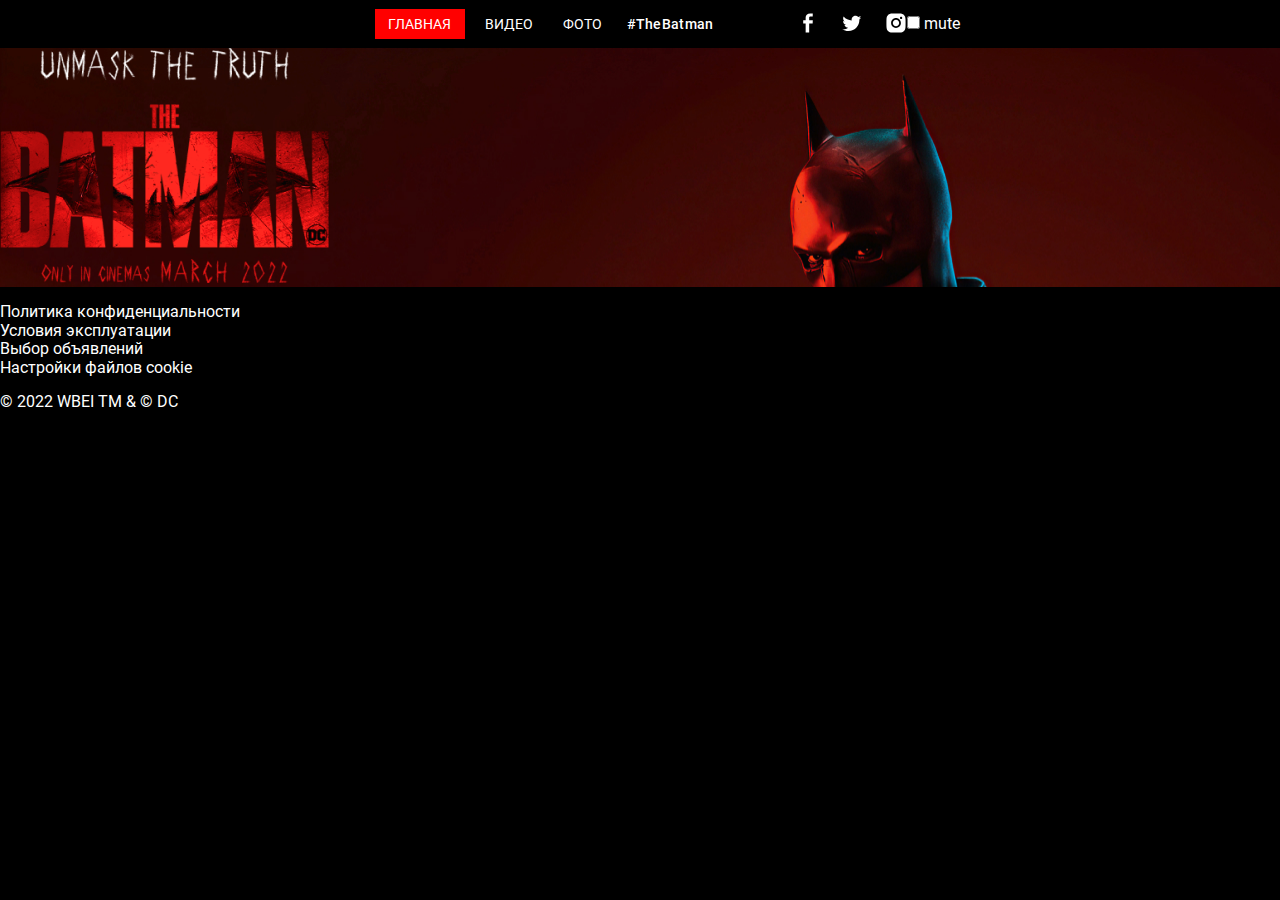
==== index.html @ 7d552bd6 "feat: add header start work" ====
<!DOCTYPE html>
<html lang="en">
  <head>
    <meta charset="UTF-8" />
    <meta http-equiv="X-UA-Compatible" content="IE=edge" />
    <meta name="viewport" content="width=device-width, initial-scale=1.0" />
    <title>Batman 2022</title>
    <link rel="stylesheet" href="./assets/styles/normalize.css" />
    <link rel="stylesheet" href="./style.css" />
  </head>
  <body>
    <header class="header">
      <div class="header__left-side">
        <nav class="header__nav">
          <ul class="nav">
            <li class="header__nav-item">
              <!-- <a href="#" class="nav-link">Главная</a> -->
              <button class="nav-btn active-btn">Главная</button>
            </li>
            <li class="header__nav-item">
              <!-- <a href="#" class="nav-link">Видео</a> -->
              <button class="nav-btn">Видео</button>
            </li>
            <li class="header__nav-item">
              <!-- <a href="#" class="nav-link">Фото</a> -->
              <button class="nav-btn">Фото</button>
            </li>
            <li class="header__nav-item">
              <span class="not-uppercase">#TheBatman</span>
            </li>
          </ul>
  
          <ul class="nav__soc-links">
            <li class="soc-item">
              <a href="#" class="soc-link"
                ><svg class="soc-svg">
                  <use xlink:href="./assets/svg/sprite.svg#Group 1"></use>
                </svg>
              </a>
            </li>
            <li class="soc-item">
              <a href="#" class="soc-link"
                ><svg class="soc-svg">
                  <use xlink:href="./assets/svg/sprite.svg#Group 2"></use>
                </svg>
              </a>
            </li>
            <li class="soc-item">
              <a href="#" class="soc-link"
                ><svg class="soc-svg">
                  <use xlink:href="./assets/svg/sprite.svg#Group 3"></use></svg>
                </a>
            </li>
          </ul>
        </nav>
      </div>

      <div class="header__mute-box">
        <input type="checkbox" class="mute-box__checkbox" />
        <label class="mute">mute</label>
      </div>
    </header>
    <main class="main">
      <div class="logo-wrapper">
        <img
          class="logo-main"
          src="./assets/img/Logo Batman.png"
          alt="batman-logo"
        />
      </div>
    </main>
    <footer class="footer">
      <ul class="footer-links">
        <li><a href="#" class="footer-link">Политика конфиденциальности</a></li>
        <li><a href="#" class="footer-link">Условия эксплуатации</a></li>
        <li><a href="#" class="footer-link">Выбор объявлений</a></li>
        <li><a href="#" class="footer-link">Настройки файлов cookie</a></li>
      </ul>
      <span>© 2022 WBEI TM & © DC</span>
    </footer>

    <script src="./main.js"></script>
  </body>
</html>
---- style.css ----
@font-face {
  font-family: Roboto;
  font-weight: 400;
  font-display: swap;
  src: local("Roboto"),
    url(./assets/fonts/roboto-v29-latin_cyrillic-regular.woff2) format("woff2"),
    url(./assets/fonts/roboto-v29-latin_cyrillic-regular.woff1) format("woff");
}
@font-face {
  font-family: Roboto;
  font-weight: 500;
  font-display: swap;
  src: local("Roboto"),
    url(./assets/fonts/roboto-v29-latin_cyrillic-500.woff2) format("woff2"),
    url(./assets/fonts/roboto-v29-latin_cyrillic-500.woff) format("woff");
}

:root {
  --color-black1: #181818;
  --color-black2: #000;
  --color-white1: #fff;
  --color-red1:#FF0000;
}

*,
*::before,
*::after {
  box-sizing: border-box;
  text-decoration: none;
  list-style: none;
  padding: 0;
}

html {
  scroll-behavior: smooth;
}

body {
  height: calc(100vh-60px);
  min-width: 320px;
  font-family: Roboto, sans-serif;
  background-color: var(--color-black2);
  color: var(--color-white1);
  margin: 0 auto;
}

img {
  max-width: 100%;
  height: auto;
}

a {
  color: inherit;
}

/* _____HEADER_____ */

.header {
  background: var(--color-black2);
  display: flex;
  justify-content: center;
  align-items: center;
  height: 48px;
}

.header__nav {
  display: flex;
  justify-content: space-around;
  /* width: 532px; */
  gap: 0px;
  font-weight: 500;
  font-size: 14px;
  line-height: 16px;
  letter-spacing: 0.02em;
  text-transform: uppercase;
}

.nav {
  display: flex;
  gap: 14px;
  align-items: center;
  padding-right: 5rem;
}

.not-uppercase {
  text-transform: none;
}

.nav-btn {
  cursor: pointer;
  color: var(--color-white1);
  border: none;
  height: 30px;
  width: 60px;
  font-family: "Roboto";
  text-align: center;
  background-color: var(--color-black2);
  text-transform: uppercase;
}
.active-btn {
  background-color: var(--color-red1);
  width: 90px;
}

.nav__soc-links {
  display: flex;
  justify-content: space-between;
  width: 112px;
  padding: 2px 0 0 3px;
  gap: 20px;
}

.soc-svg {
  width: 24px;
  height: 24px;
}

.header__mute-box {
position: absolute;
right: 20rem;
top: 10;
}


/* ________MAIN_________ */
.main {
  background: url(./assets/img/photo\ bg.jpg) no-repeat;
}
/* __ */
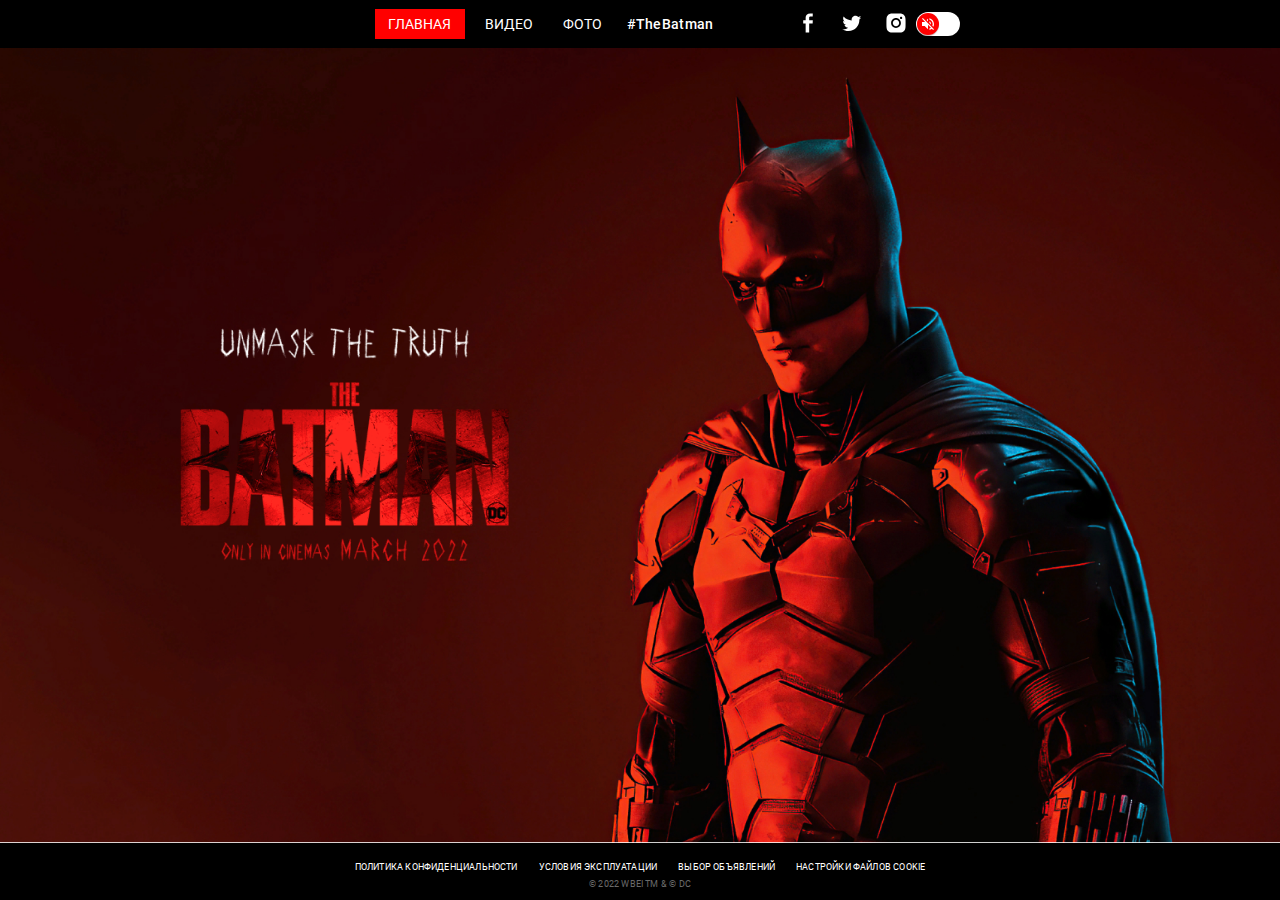
==== commit dbe98102: "feat: add main, footer" ====
--- a/index.html
+++ b/index.html
@@ -10,8 +10,10 @@
   </head>
   <body>
     <header class="header">
+      <button class="btn-menu"></button>
       <div class="header__left-side">
         <nav class="header__nav">
+          <div class="btn-menu__close"></div>
           <ul class="nav">
             <li class="header__nav-item">
               <!-- <a href="#" class="nav-link">Главная</a> -->
@@ -57,10 +59,11 @@
 
       <div class="header__mute-box">
         <input type="checkbox" class="mute-box__checkbox" />
-        <label class="mute">mute</label>
+        <label class="mute"></label>
       </div>
     </header>
-    <main class="main">
+    <!-- _________MAIN_________ -->
+    <main class="main main-first">
       <div class="logo-wrapper">
         <img
           class="logo-main"
--- a/style.css
+++ b/style.css
@@ -36,12 +36,15 @@
 }
 
 body {
-  height: calc(100vh-60px);
+  height: 100vh;
   min-width: 320px;
   font-family: Roboto, sans-serif;
   background-color: var(--color-black2);
   color: var(--color-white1);
   margin: 0 auto;
+  display: flex;
+  flex-direction: column;
+  justify-content:space-between;
 }
 
 img {
@@ -56,6 +59,7 @@
 /* _____HEADER_____ */
 
 .header {
+  position: relative;
   background: var(--color-black2);
   display: flex;
   justify-content: center;
@@ -66,7 +70,6 @@
 .header__nav {
   display: flex;
   justify-content: space-around;
-  /* width: 532px; */
   gap: 0px;
   font-weight: 500;
   font-size: 14px;
@@ -119,11 +122,100 @@
 position: absolute;
 right: 20rem;
 top: 10;
-}
-
+width: 44px;
+height: 24px;
+overflow: hidden;
+background-color: var(--color-white1);
+border-radius: 30px;
+
+}
+.mute-box__checkbox {
+  position: absolute; 
+  width: 100%;
+  height: 100%;
+  padding: 0;
+  margin: 0;
+  opacity: 0;
+  cursor: pointer;
+  z-index: 3;
+}
+.mute::before,
+.mute::after {
+  content: ' ';
+  position: absolute;
+  top: 1px;
+  left: 1px;
+  display: block;
+  height: 22px;
+  width: 22px; 
+  border-radius: 50%;
+  background-color: var(--color-red1);
+  box-shadow: 0px 1px 1px rgba(69, 2, 2, 0.3);
+  transition: left 0.35s ease-in-out, right 0.35s ease-in-out; 
+  background-position: center;
+  background-repeat: no-repeat;
+}
+.mute::before {
+background-image: url(./assets/svg/volume_off.svg);
+
+}
+.mute::after {
+  right: -22px;
+  left: auto;
+  background-image: url(./assets/svg/volume_up.svg);
+
+}
+.mute-box__checkbox:checked+.mute::before {
+  left: -22px;
+}
+.mute-box__checkbox:checked+.mute::after {
+  right: 1px;
+}
+
+
+
+.btn-menu {
+  display: none;
+}
+.btn-menu__close {
+  display: none;
+}
 
 /* ________MAIN_________ */
 .main {
+  /* background: url(./assets/img/photo\ bg.jpg) no-repeat ; */
+  flex-grow: 1;
+}
+
+.main-first {
+  display: flex;
+  align-items: center;
   background: url(./assets/img/photo\ bg.jpg) no-repeat;
-}
+  background-size: cover;
+  background-position: top;
+  padding-left: 180px;
+}
+
 /* __ */
+
+.footer {
+  display: flex;
+  align-items: center;
+  flex-direction: column;
+  padding: 10px 0 10px 0;
+  font-size: 9px;
+  line-height: 11px;
+  letter-spacing: 0.02em;
+  text-transform: uppercase;
+}
+
+.footer-links {
+  display: flex;
+  justify-content: space-between;
+  gap: 21px;
+  margin-bottom: 6px;
+}
+
+.footer>span {
+  color: #6A6A6A;
+}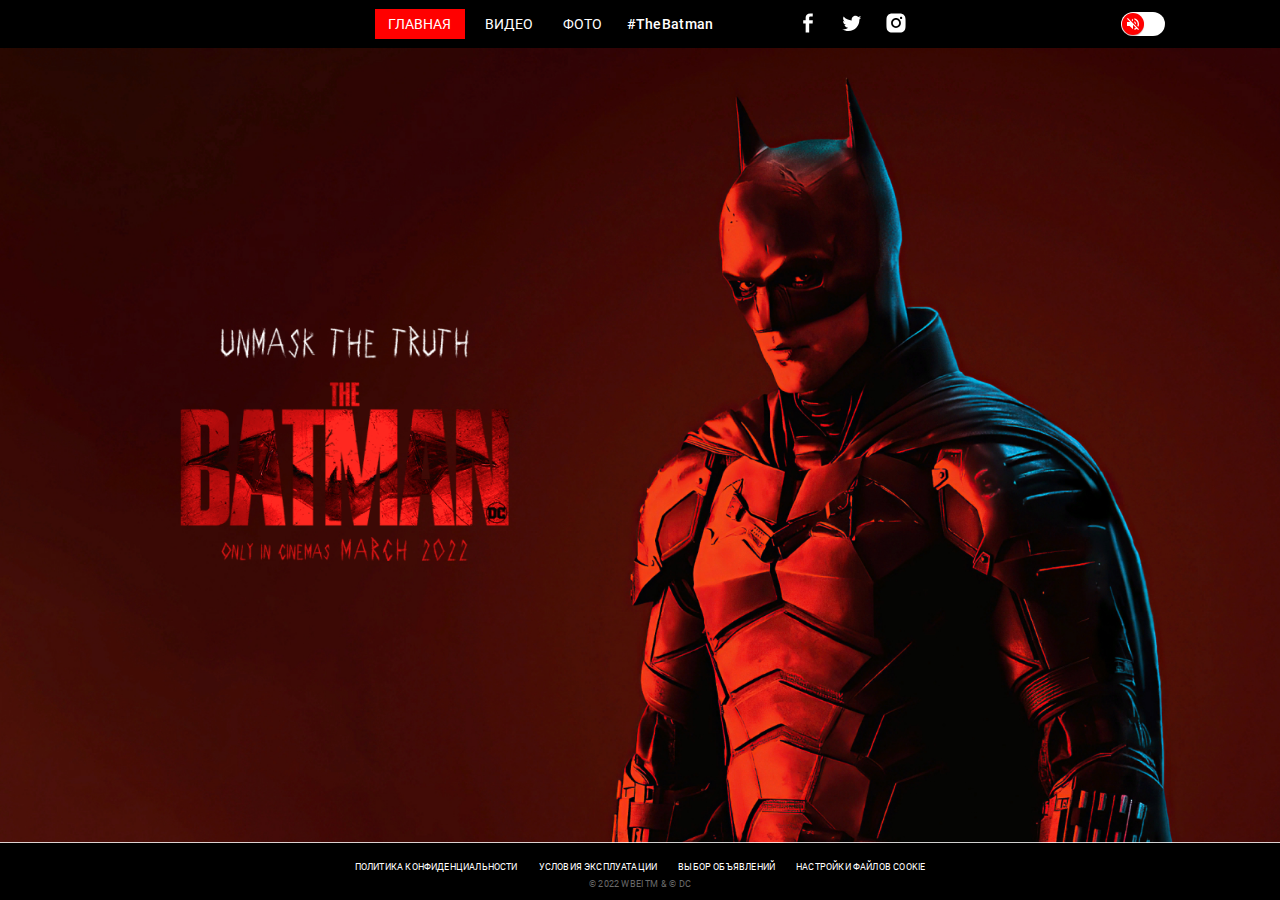
==== commit b5d3fb57: "feat: add adaptive and burger menu" ====
--- a/index.html
+++ b/index.html
@@ -10,10 +10,12 @@
   </head>
   <body>
     <header class="header">
-      <button class="btn-menu"></button>
+      <div class="menu-burger">
+        <div class="burger-btn"></div>
+      </div>
       <div class="header__left-side">
         <nav class="header__nav">
-          <div class="btn-menu__close"></div>
+          <!-- <div class="btn-menu__close"></div> -->
           <ul class="nav">
             <li class="header__nav-item">
               <!-- <a href="#" class="nav-link">Главная</a> -->
--- a/style.css
+++ b/style.css
@@ -20,6 +20,7 @@
   --color-black2: #000;
   --color-white1: #fff;
   --color-red1:#FF0000;
+  --color-bord1: #260707;
 }
 
 *,
@@ -120,7 +121,7 @@
 
 .header__mute-box {
 position: absolute;
-right: 20rem;
+right: 115px;
 top: 10;
 width: 44px;
 height: 24px;
@@ -172,9 +173,8 @@
   right: 1px;
 }
 
-
-
-.btn-menu {
+.menu-burger{
+  position: relative;
   display: none;
 }
 .btn-menu__close {
@@ -196,8 +196,17 @@
   padding-left: 180px;
 }
 
-/* __ */
-
+.logo-main {
+  animation: zoomIn 1s;
+}
+
+@keyframes zoomIn {
+  from {
+    transform: scale3d(0, 0, 0);
+  }
+}
+
+/* ___FOOTER____ */
 .footer {
   display: flex;
   align-items: center;
@@ -218,4 +227,154 @@
 
 .footer>span {
   color: #6A6A6A;
+}
+
+/* ___MEDIA QUARES_____ */
+
+@media (max-width: 1024px) {
+  .header__mute-box {
+    right: 20px;
+  }
+  
+  .main-first {
+    padding-left: 60px;
+  }
+}
+
+@media (max-width: 768px) {
+  .header {
+    display: flex;
+    justify-content: start;
+    padding: 0 20px 0 20px;
+  }
+
+  .menu-burger{
+    display: block;
+    color:var(--color-white1);
+    width: 20px;
+    height: 12px;
+    display: flex;
+    justify-content: center;
+    align-items: center;
+    transition: all .4s ease-in-out; 
+    z-index: 99;
+  }
+  
+  .burger-btn {
+    width: 100%;
+    height: 2px;
+    top: 50%;
+    background-color: white;
+    transition: all .4s ease-in-out; 
+    z-index: 99;
+  }
+  .burger-btn::before,
+  .burger-btn::after {
+    content: " ";
+    background-color: var(--color-white1);
+    position: absolute;
+    right: 0;
+    width: 100%;
+    height: 2px; 
+    z-index: 99;
+    transition: all .4s ease-in-out; 
+  }
+  .burger-btn::before {
+    top: 0;
+    z-index: 99;
+    transition: all .4s ease-in-out; 
+  }
+  .burger-btn::after{
+    bottom: 0;
+    z-index: 99;
+    transition: all .4s ease-in-out; 
+  }
+  
+  /* animation burger cross */
+  .menu-burger.is-active .burger-btn {
+    transform: translateX(-250%);
+    background: transparent;
+    z-index: 99;
+  }
+  .menu-burger.is-active .burger-btn::before {
+    transform: rotate(45deg) translate(35px, -35px);
+    z-index: 99;
+  }
+  .menu-burger.is-active .burger-btn::after {
+    transform: rotate(-45deg) translate(35px, 35px);
+    z-index: 99;
+  }
+
+
+  /* menu navigation in burger menu */
+  .header__nav {
+    position: fixed;
+    top: 0;
+    left: 0;
+    width: 240px;
+    height: 100%;
+    background-color: var(--color-bord1);
+    flex-direction: column;
+    justify-content: flex-start;
+    transform: translateX(-100%);
+    transition: all .4s ease-in-out;
+    z-index: 10;
+  }
+
+  .header__nav-active {
+    transform: translateX(0);
+  }
+
+  .nav {
+    flex-direction: column;
+    justify-content:ce;
+    padding-top: 102px;
+    padding-left: 70px;
+  }
+  .nav__soc-links {
+    padding-left: 58px;
+  }
+
+  .nav-btn {
+    background-color: var(--color-bord1);
+  }
+
+  .active-btn {
+    background-color: var(--color-red1);
+    width: 15.5rem;
+    height: 40px;
+  }
+
+  .logo-wrapper {
+    width: 230px;
+    padding-left: 30px;
+  }
+
+  .footer {
+    padding: 0 20px 0 20px;
+    text-align: center;
+  }
+}
+
+@media (max-width: 580px) {
+  .main-first {
+    align-items: flex-end;
+    justify-content: center;
+    padding: 0 0 64px 0;
+    background-image: linear-gradient(0.11deg, rgba(0, 0, 0, 0.76) 32.14%, rgba(255, 0, 0, 0) 72.56%), url(./assets/img/bg\ mob.jpg);
+
+  }
+  .logo-wrapper {
+    padding: 0;
+    margin: 0;
+    width:125px;
+  }
+
+  .logo-main {
+    width: 100%;
+  }
+
+  .footer {
+    font-size: 6px;
+  }
 }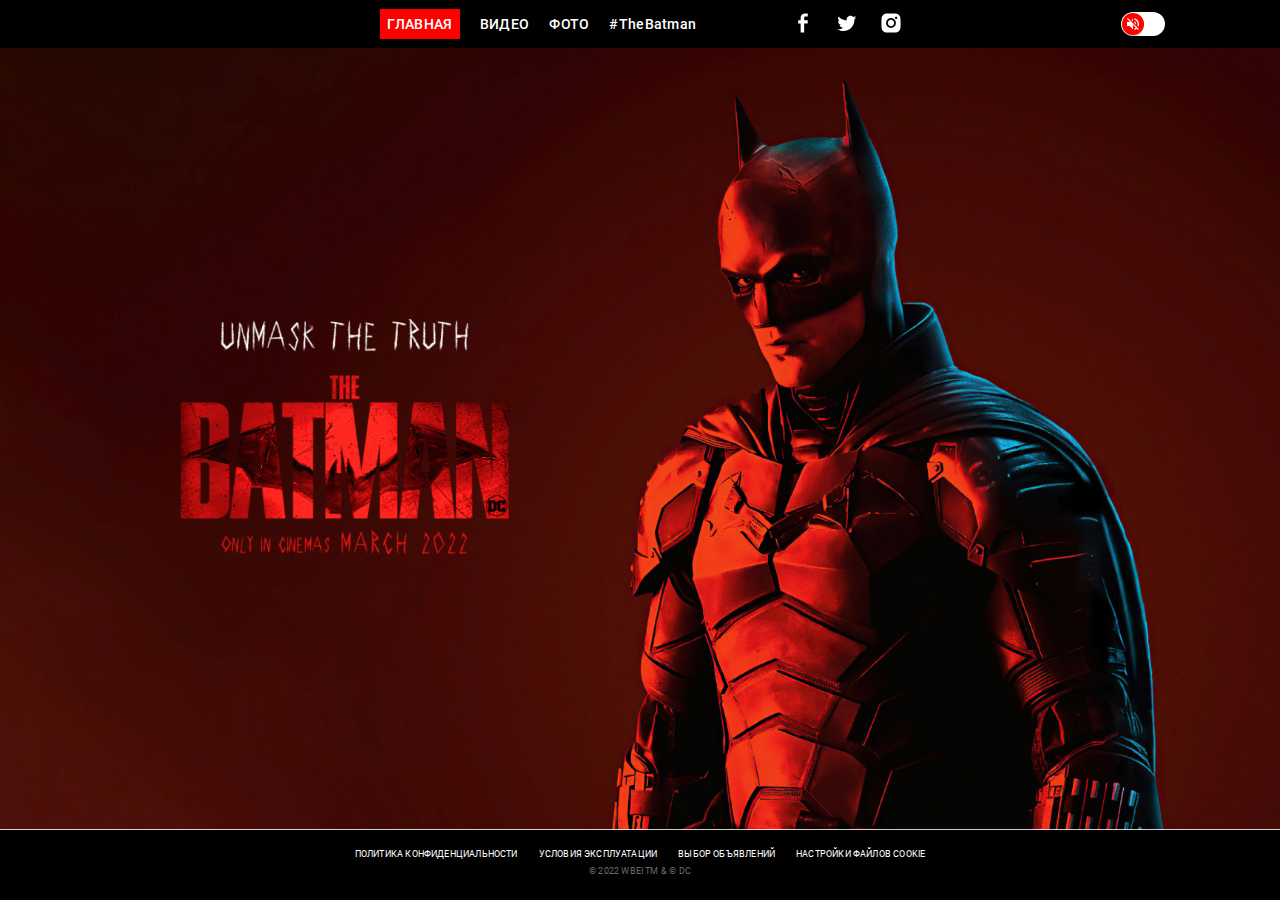
==== commit a6b31847: "feat: add video.html photo.html add swiper" ====
--- a/index.html
+++ b/index.html
@@ -15,19 +15,15 @@
       </div>
       <div class="header__left-side">
         <nav class="header__nav">
-          <!-- <div class="btn-menu__close"></div> -->
           <ul class="nav">
-            <li class="header__nav-item">
-              <!-- <a href="#" class="nav-link">Главная</a> -->
-              <button class="nav-btn active-btn">Главная</button>
+            <li class="header__nav-item active-btn">
+              <a class="header__nav-link">Главная</a>
             </li>
             <li class="header__nav-item">
-              <!-- <a href="#" class="nav-link">Видео</a> -->
-              <button class="nav-btn">Видео</button>
+              <a class="header__nav-link" href="video.html">Видео</a>
             </li>
             <li class="header__nav-item">
-              <!-- <a href="#" class="nav-link">Фото</a> -->
-              <button class="nav-btn">Фото</button>
+              <a class="header__nav-link" href="photo.html">Фото</a>
             </li>
             <li class="header__nav-item">
               <span class="not-uppercase">#TheBatman</span>
@@ -38,21 +34,21 @@
             <li class="soc-item">
               <a href="#" class="soc-link"
                 ><svg class="soc-svg">
-                  <use xlink:href="./assets/svg/sprite.svg#Group 1"></use>
+                  <use class="svg" xlink:href="./assets/svg/sprite.svg#Group 1"></use>
                 </svg>
               </a>
             </li>
             <li class="soc-item">
               <a href="#" class="soc-link"
                 ><svg class="soc-svg">
-                  <use xlink:href="./assets/svg/sprite.svg#Group 2"></use>
+                  <use class="svg" xlink:href="./assets/svg/sprite.svg#Group 2"></use>
                 </svg>
               </a>
             </li>
             <li class="soc-item">
               <a href="#" class="soc-link"
                 ><svg class="soc-svg">
-                  <use xlink:href="./assets/svg/sprite.svg#Group 3"></use></svg>
+                  <use class="svg" xlink:href="./assets/svg/sprite.svg#Group 3"></use></svg>
                 </a>
             </li>
           </ul>
--- a/style.css
+++ b/style.css
@@ -46,6 +46,7 @@
   display: flex;
   flex-direction: column;
   justify-content:space-between;
+  transition: .3s all;
 }
 
 img {
@@ -71,39 +72,46 @@
 .header__nav {
   display: flex;
   justify-content: space-around;
-  gap: 0px;
   font-weight: 500;
   font-size: 14px;
   line-height: 16px;
   letter-spacing: 0.02em;
   text-transform: uppercase;
+  width: 532px;
+  position: relative;
 }
 
 .nav {
   display: flex;
-  gap: 14px;
+  gap: 20px;
   align-items: center;
   padding-right: 5rem;
+
+}
+.header__nav-item:hover {
+  color: var(--color-red1);
+  transition: .4s all;
 }
 
 .not-uppercase {
   text-transform: none;
 }
-
-.nav-btn {
-  cursor: pointer;
-  color: var(--color-white1);
-  border: none;
-  height: 30px;
-  width: 60px;
-  font-family: "Roboto";
+.header__nav-item {
   text-align: center;
-  background-color: var(--color-black2);
-  text-transform: uppercase;
-}
+  display: flex;
+  justify-content: center;
+  align-items: center;
+}
+
 .active-btn {
   background-color: var(--color-red1);
-  width: 90px;
+  width: 80px;
+  height: 30px;
+  cursor: pointer;
+}
+.active-btn:hover {
+  color: wheat;
+  cursor: pointer;
 }
 
 .nav__soc-links {
@@ -117,6 +125,13 @@
 .soc-svg {
   width: 24px;
   height: 24px;
+}
+.soc-link:hover {
+  fill: var(--color-red1);
+  transition: .5s all;
+}
+.soc-link {
+  fill: var(--color-white1);
 }
 
 .header__mute-box {
@@ -185,6 +200,7 @@
 .main {
   /* background: url(./assets/img/photo\ bg.jpg) no-repeat ; */
   flex-grow: 1;
+  position: relative;
 }
 
 .main-first {
@@ -208,6 +224,7 @@
 
 /* ___FOOTER____ */
 .footer {
+  position: relative;
   display: flex;
   align-items: center;
   flex-direction: column;
@@ -216,6 +233,8 @@
   line-height: 11px;
   letter-spacing: 0.02em;
   text-transform: uppercase;
+  z-index: 200;
+  height: 70px;
 }
 
 .footer-links {
@@ -228,6 +247,64 @@
 .footer>span {
   color: #6A6A6A;
 }
+
+/* ___SLIDER____ */
+
+.main-slider {
+  height: calc(100% - 120px);
+}
+.slider-main {
+  height: 100%;
+}
+
+.slider-main__item {
+  display: flex;
+  align-items:center;
+  justify-content: center;
+}
+
+.pagination {
+  padding: 0 20px 0 20px;
+  position: absolute;
+  bottom: 0;
+  left: 0;
+  right: 0;
+  background-color: var(--color-black2);
+  min-height: 144px;
+  z-index: 100;
+  padding-top: 12px;
+  padding-bottom: 15px;
+}
+
+.pagination__arrow {
+  display: block;
+  margin: 0 auto 10px;
+  width: 0;
+  height: 0;
+  border-left: 7px solid transparent;
+  border-right: 7px solid transparent;
+  border-top: 6px solid var(--color-white1);
+  border-bottom: 7px solid transparent;
+  background-color: transparent;
+  cursor: pointer;
+  transition: all .3s ease-in-out;
+}
+.pagination__arrow:hover {
+  border-top-color: var(--color-red1);
+}
+
+.slider-thumbs {
+  max-width: 820px;
+}
+
+/* _______SLIDER VIDEO______ */
+
+.slider-main__video {
+  height: 100%;
+  width: 100%;
+  object-fit: cover;
+}
+
 
 /* ___MEDIA QUARES_____ */
 
@@ -356,6 +433,7 @@
   }
 }
 
+
 @media (max-width: 580px) {
   .main-first {
     align-items: flex-end;
@@ -376,5 +454,15 @@
 
   .footer {
     font-size: 6px;
+    height: 50px;
+    line-height: 7px;
+  }
+  
+  .pagination {
+    min-height: 80px;
+  }
+
+  .pagination__arrow {
+    margin-bottom: 5px;
   }
 }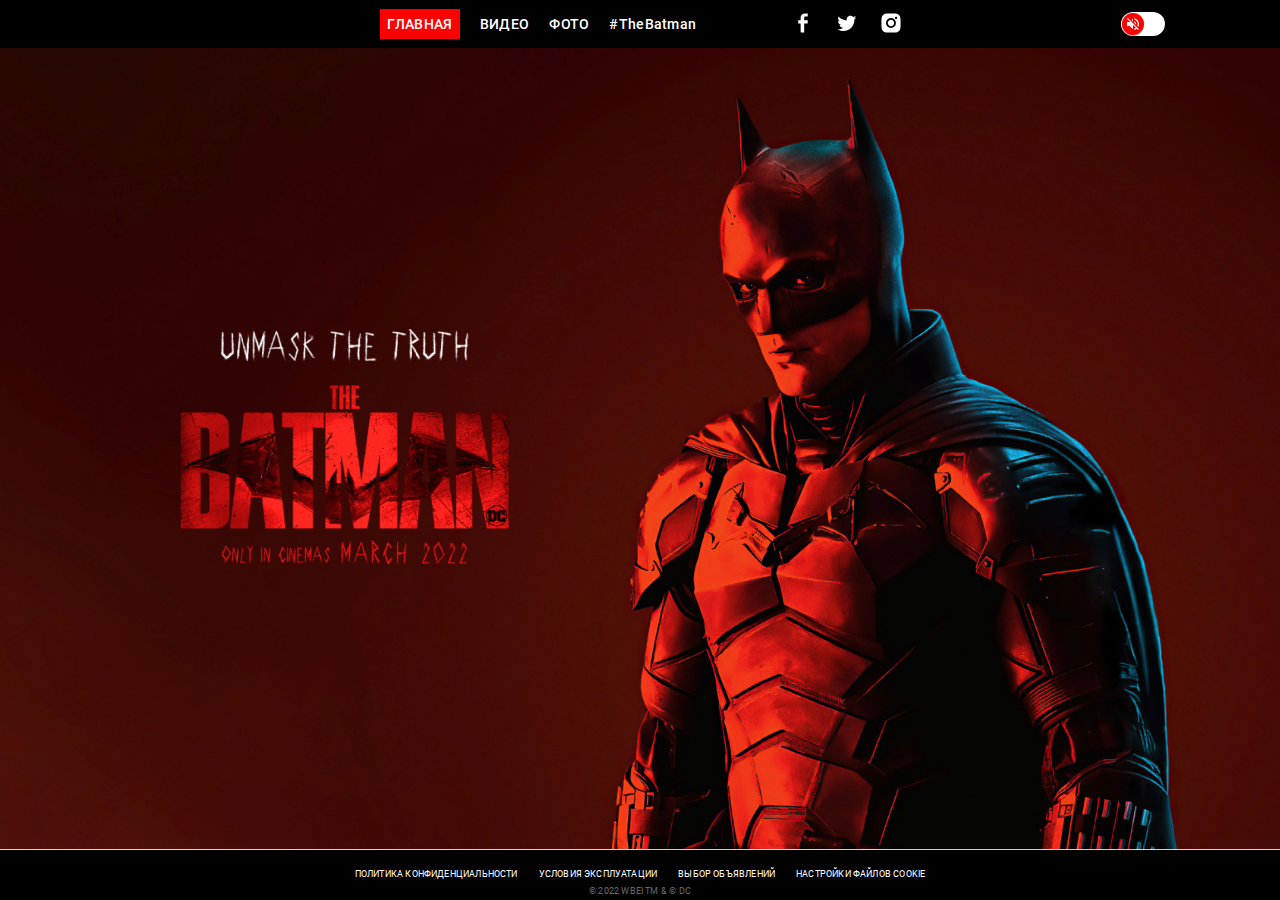
==== commit 69741c1d: "feat: add teasers and audio / finish work" ====
--- a/index.html
+++ b/index.html
@@ -6,6 +6,7 @@
     <meta name="viewport" content="width=device-width, initial-scale=1.0" />
     <title>Batman 2022</title>
     <link rel="stylesheet" href="./assets/styles/normalize.css" />
+    <link rel="icon" href="./favicon.png" type="image/png">
     <link rel="stylesheet" href="./style.css" />
   </head>
   <body>
@@ -56,7 +57,7 @@
       </div>
 
       <div class="header__mute-box">
-        <input type="checkbox" class="mute-box__checkbox" />
+        <input type="checkbox" class="mute-box__checkbox"  />
         <label class="mute"></label>
       </div>
     </header>
@@ -80,6 +81,6 @@
       <span>© 2022 WBEI TM & © DC</span>
     </footer>
 
-    <script src="./main.js"></script>
+    <script src="./assets/js/main.js"></script>
   </body>
 </html>
--- a/style.css
+++ b/style.css
@@ -234,7 +234,7 @@
   letter-spacing: 0.02em;
   text-transform: uppercase;
   z-index: 200;
-  height: 70px;
+  height: 50px;
 }
 
 .footer-links {
@@ -251,10 +251,13 @@
 /* ___SLIDER____ */
 
 .main-slider {
-  height: calc(100% - 120px);
+  height: calc(100% - 100px);
+  overflow: hidden;
+ 
 }
 .slider-main {
   height: 100%;
+  padding-bottom: 30px;
 }
 
 .slider-main__item {
@@ -274,6 +277,8 @@
   z-index: 100;
   padding-top: 12px;
   padding-bottom: 15px;
+  transform: translateY(calc(100% - 25px));
+  transition: transform .5s ease-in-out;
 }
 
 .pagination__arrow {
@@ -283,18 +288,42 @@
   height: 0;
   border-left: 7px solid transparent;
   border-right: 7px solid transparent;
-  border-top: 6px solid var(--color-white1);
-  border-bottom: 7px solid transparent;
+  border-bottom: 6px solid var(--color-white1);
+  border-top: 7px solid transparent;
   background-color: transparent;
   cursor: pointer;
   transition: all .3s ease-in-out;
 }
 .pagination__arrow:hover {
+  border-top-color: transparent;
+  border-bottom-color: var(--color-red1);
+}
+.pagination_active .pagination__arrow:hover {
   border-top-color: var(--color-red1);
-}
+  border-bottom-color: transparent;
+}
+
+/* ____ PAGINATION ANIMATION____ */
+.pagination_active {
+  transform: translateY(0);
+}
+.pagination_active .pagination__arrow {
+  border-top: 6px solid var(--color-white1);
+  border-bottom: 7px solid transparent;
+}
+
 
 .slider-thumbs {
   max-width: 820px;
+}
+
+.slider-main__img {
+  object-fit: cover;
+}
+
+.slider-thumbs__img {
+  max-height: 100px;
+  object-fit: cover;
 }
 
 /* _______SLIDER VIDEO______ */
